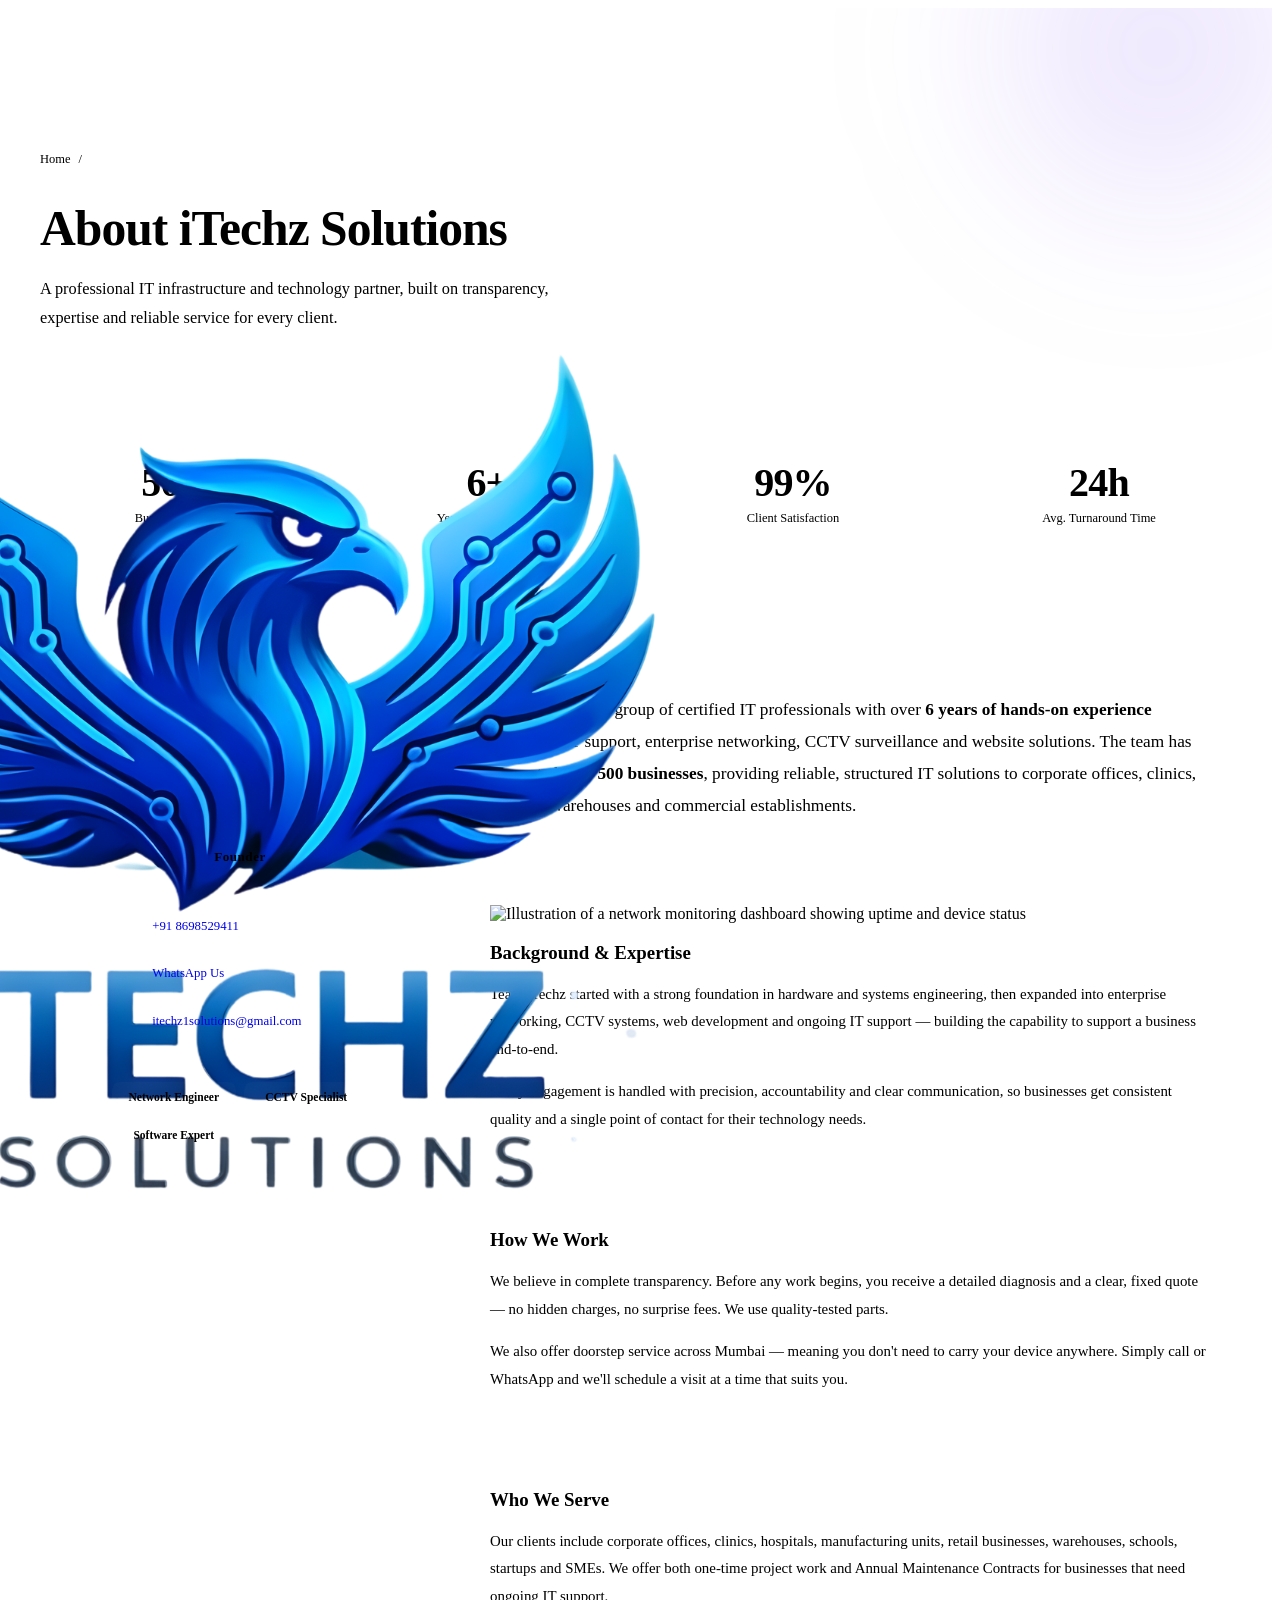
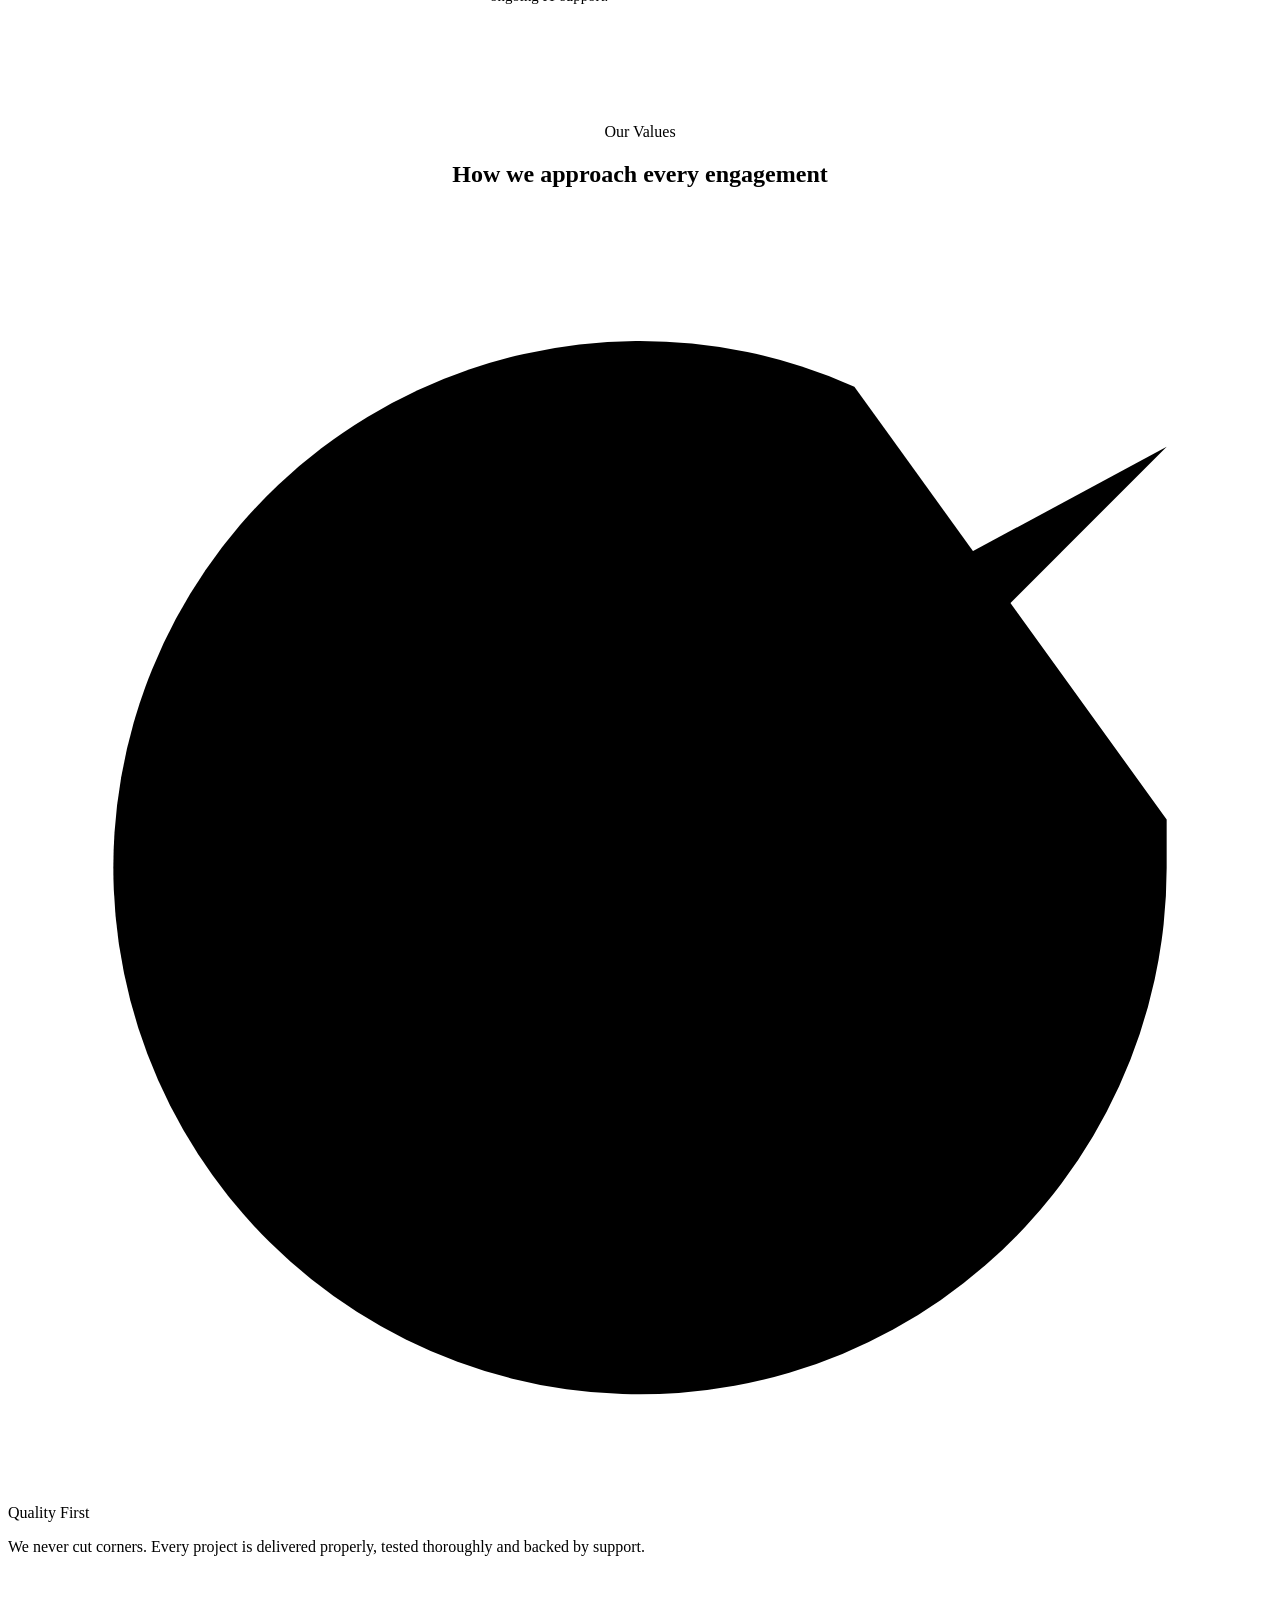
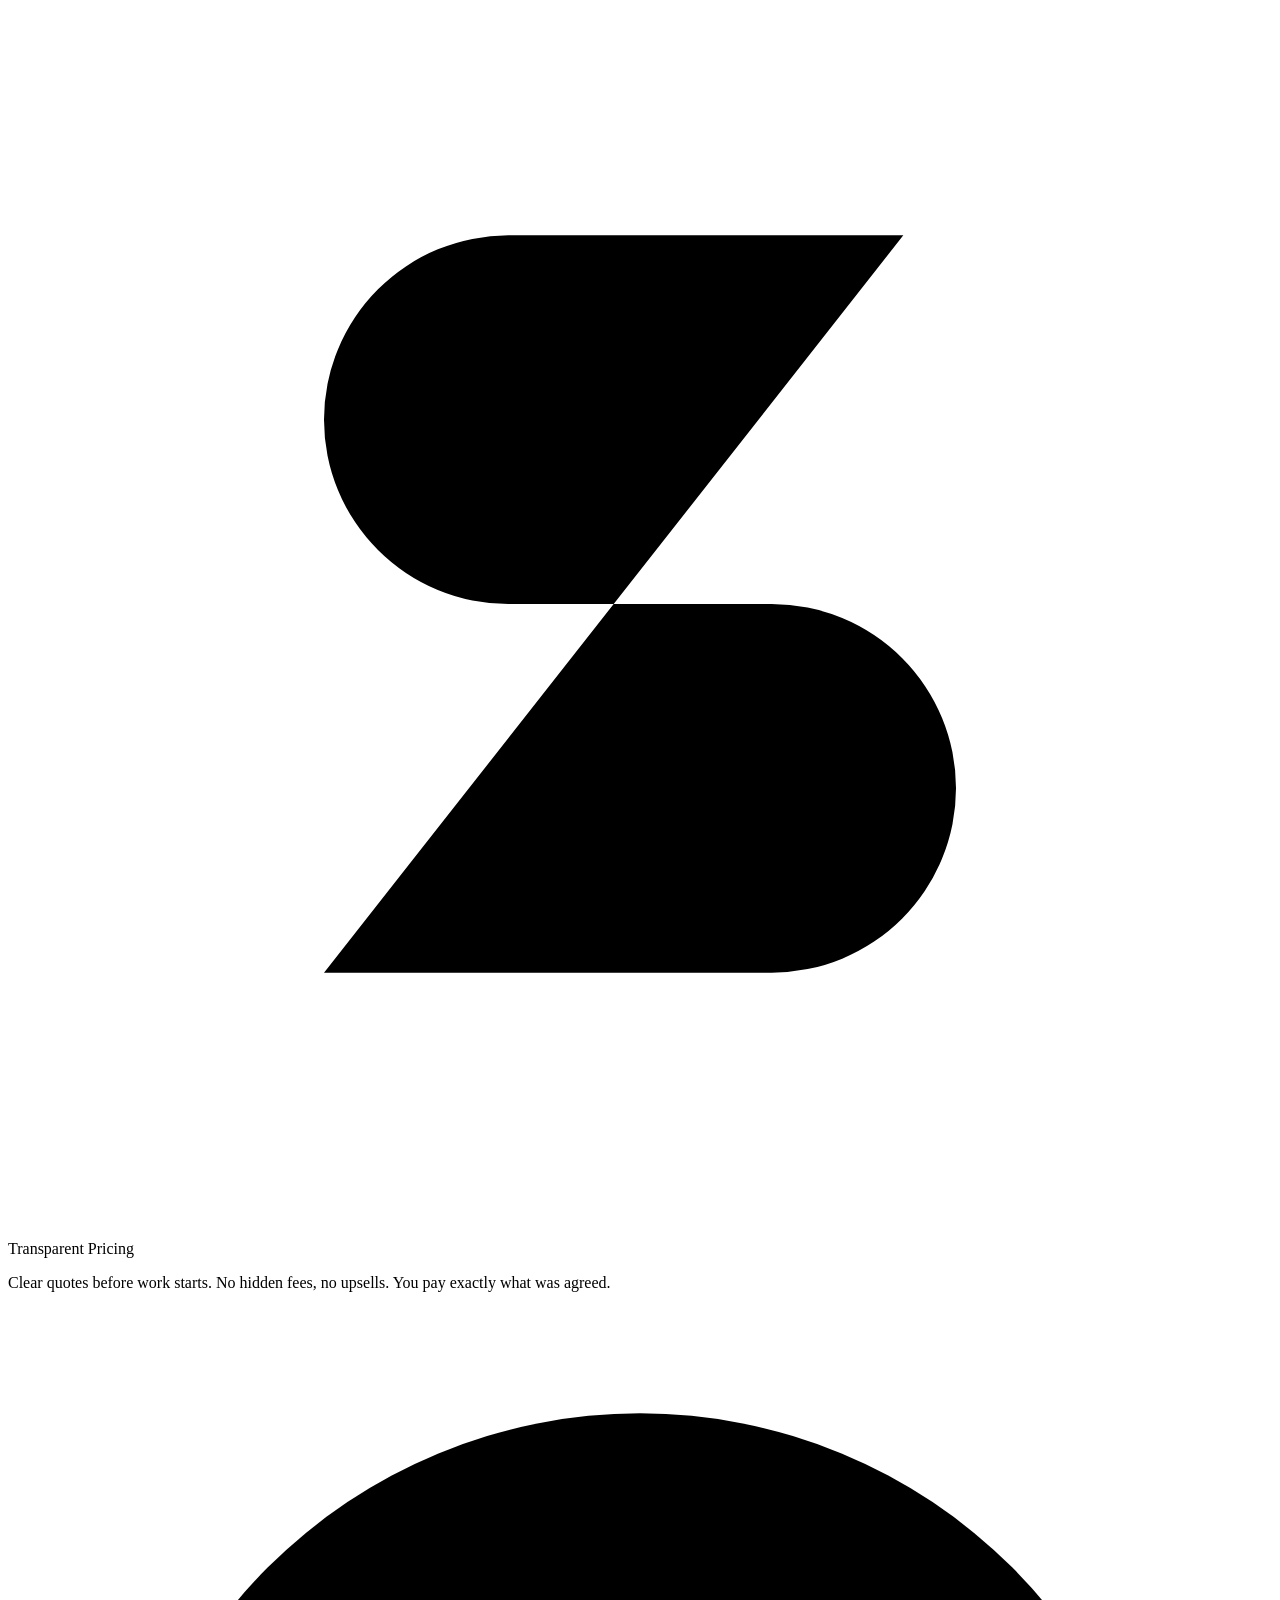
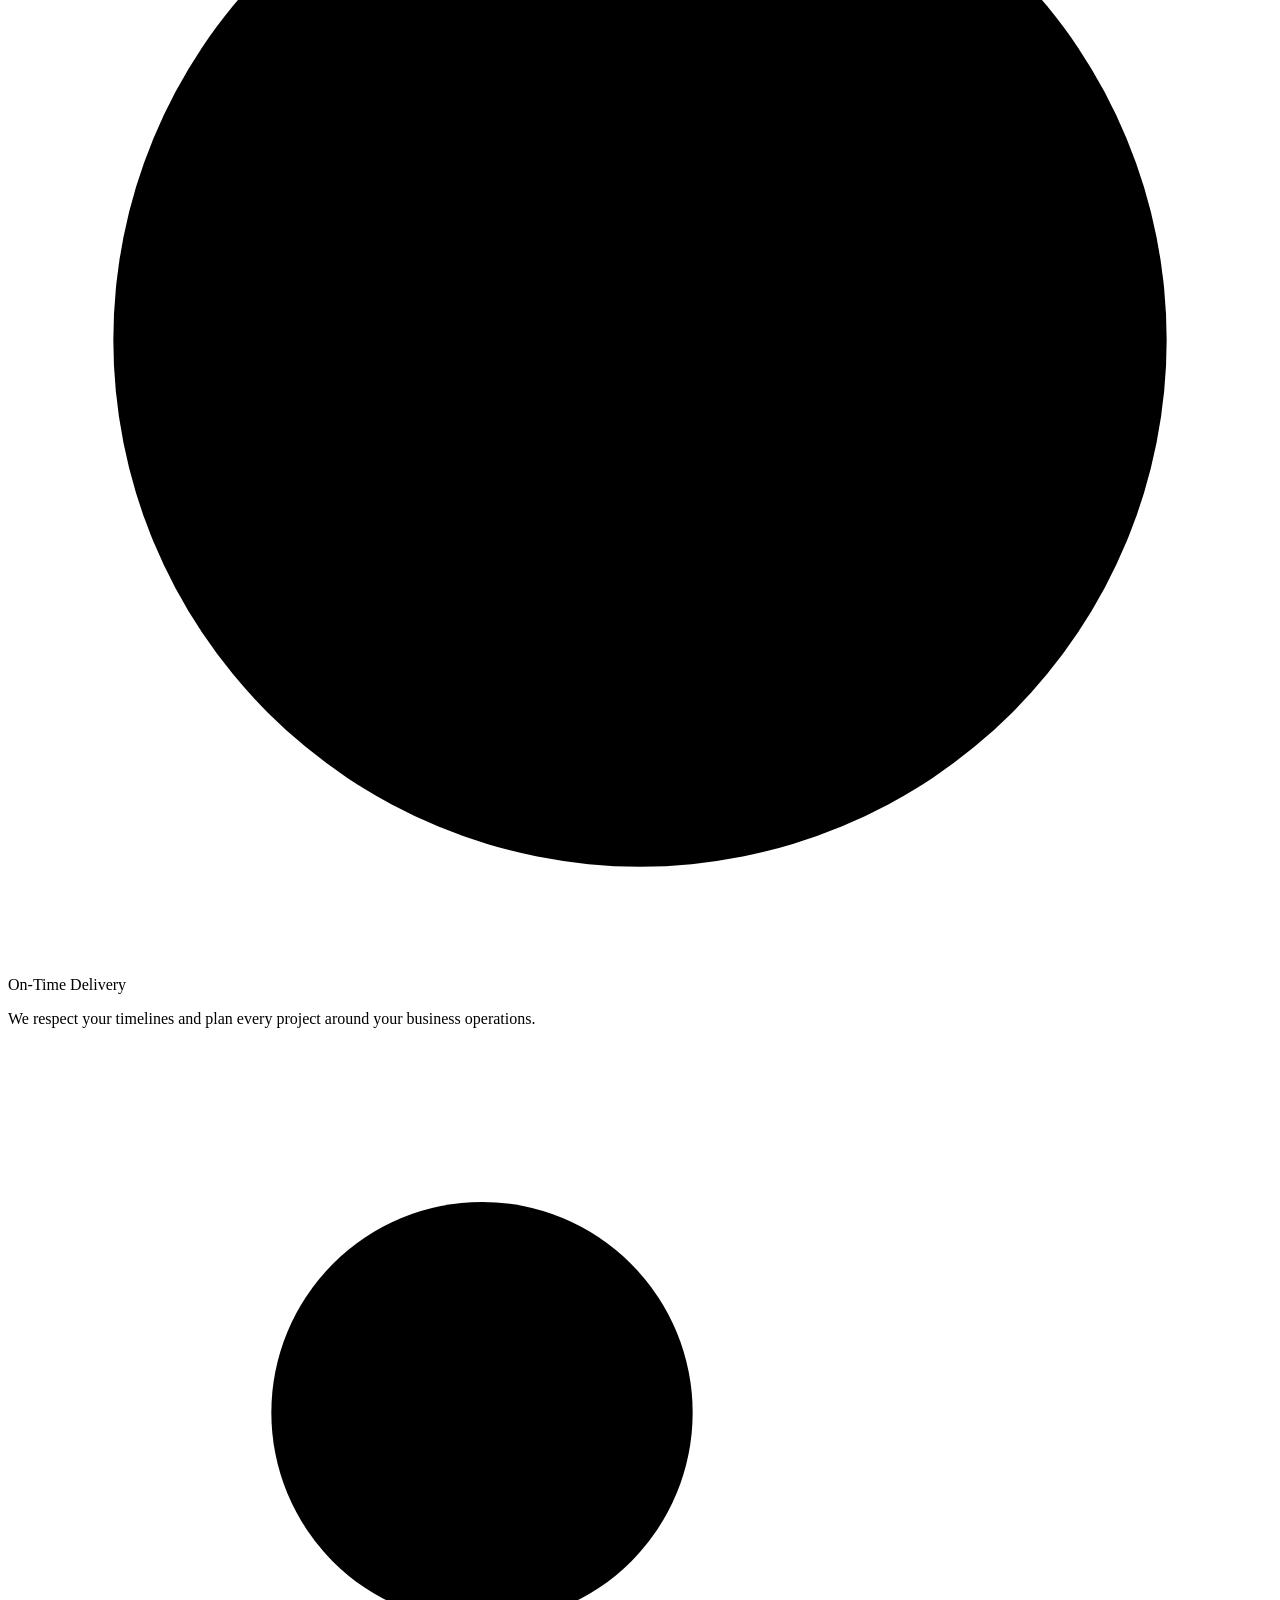
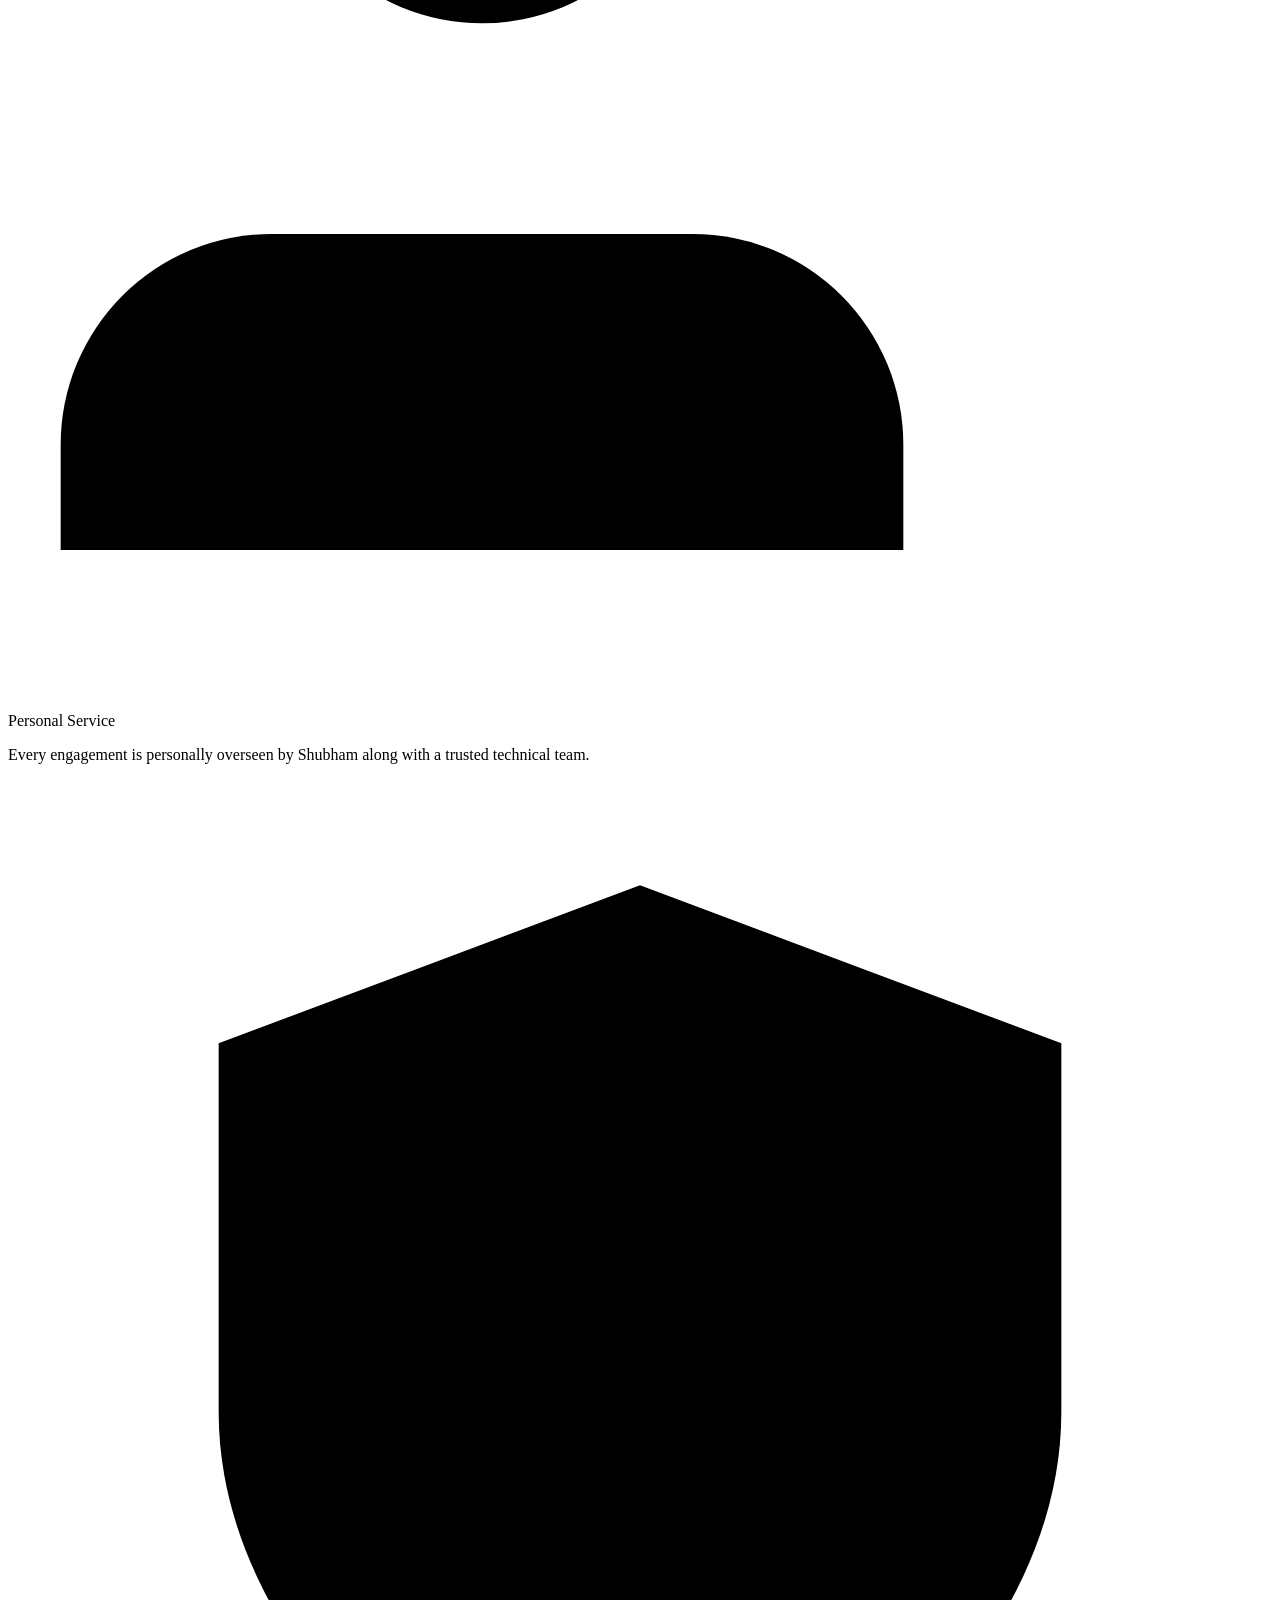
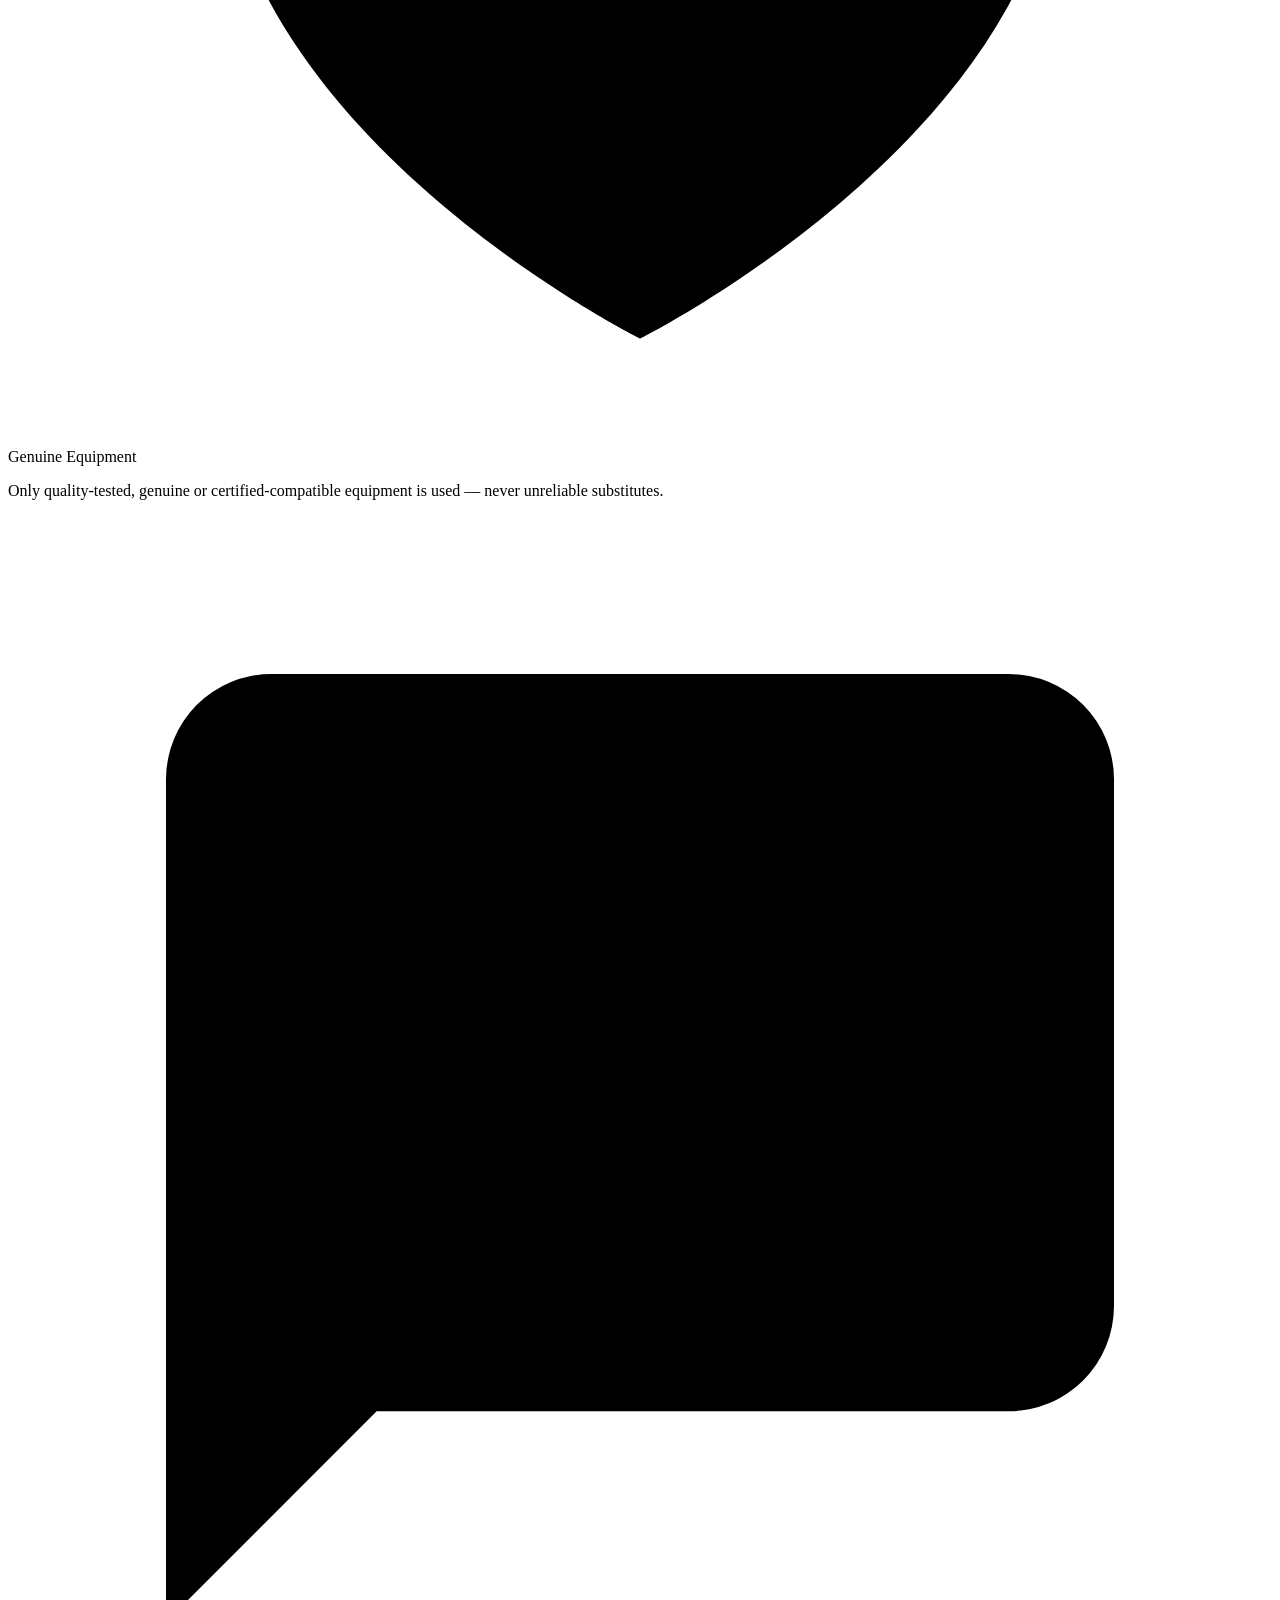
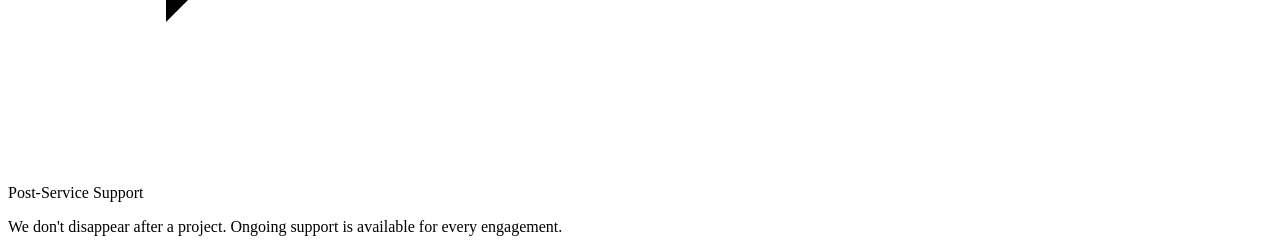
==== about.html @ 101db316 "Add files via upload" ====
<!DOCTYPE html>
<html lang="en">
<head>
<meta charset="UTF-8"/>
<meta name="viewport" content="width=device-width,initial-scale=1"/>
<title>About — iTechz Solutions</title>
<meta name="description" content="iTechz Solutions is a professional IT infrastructure and technology partner for businesses, clinics, schools and commercial organizations."/>
<link rel="preconnect" href="https://fonts.googleapis.com"/>
<link href="https://fonts.googleapis.com/css2?family=Manrope:wght@400;500;600;700;800&family=Space+Grotesk:wght@500;600;700&display=swap" rel="stylesheet"/>
<link rel="stylesheet" href="style.css"/>
<style>
.page-hero { padding-top: 72px; background: var(--bg); border-bottom: 1px solid var(--line); position: relative; overflow: hidden; }
.page-hero::before {
  content: ''; position: absolute; top: -200px; right: -10%;
  width: 480px; height: 480px; border-radius: 50%; filter: blur(70px);
  background: radial-gradient(circle, rgba(139,92,246,.2) 0%, transparent 70%);
  pointer-events: none;
}
.page-hero-inner { position: relative; z-index: 1; max-width:1240px;margin:0 auto;padding:4.5rem 2rem 3.7rem; }
.breadcrumb{display:flex;align-items:center;gap:.5rem;font-size:.78rem;color:var(--text3);margin-bottom:1.3rem}
.breadcrumb a{color:var(--text2);text-decoration:none}
.breadcrumb a:hover{color:var(--cyan)}
.breadcrumb span{color:var(--text3)}
.page-hero h1{font-size:clamp(2.1rem,4vw,3.1rem);color:var(--text);font-weight:700;letter-spacing:-.02em;margin-bottom:.8rem}
.page-hero p{font-size:1.02rem;color:var(--text2);max-width:560px;line-height:1.8}

/* ENGINEER SECTION */
.engineer-section { padding: 100px 2rem; background: var(--bg); }
.engineer-inner {
  max-width: 1140px; margin: 0 auto;
  display: grid; grid-template-columns: 340px 1fr; gap: 5rem; align-items: start;
}
@media(max-width:840px){.engineer-inner{grid-template-columns:1fr}}

.profile-card {
  background: rgba(255,255,255,.025); border: 1px solid var(--line);
  border-radius: 20px; padding: 2.6rem; text-align: center;
  box-shadow: var(--shadow-md); position: sticky; top: 96px;
  backdrop-filter: blur(14px);
}
.profile-avatar {
  width: 104px; height: 104px; border-radius: 50%;
  background: linear-gradient(135deg, var(--blue), var(--purple)); color: #fff;
  font-size: 2.2rem; font-weight: 700;
  display: flex; align-items: center; justify-content: center;
  margin: 0 auto 1.3rem;
  border: 3px solid rgba(139,92,246,.25);
  box-shadow: 0 0 30px rgba(139,92,246,.25);
}
.profile-name { font-size: 1.42rem; font-weight: 700; color: var(--text); letter-spacing: -.02em; font-family: var(--serif); }
.profile-role { font-size: .82rem; color: var(--cyan); font-weight: 600; margin: .35rem 0 1.3rem; letter-spacing: .04em; }
.profile-divider { height: 1px; background: var(--line); margin: 1.3rem 0; }
.profile-contacts { display: flex; flex-direction: column; gap: .65rem; text-align: left; }
.profile-contact {
  display: flex; align-items: center; gap: .7rem;
  padding: .68rem .9rem; border: 1px solid var(--line); border-radius: 9px;
  text-decoration: none; transition: border-color .25s, background .25s;
}
.profile-contact:hover { border-color: rgba(34,211,238,.4); background: rgba(34,211,238,.06); }
.profile-contact svg { width: 15px; height: 15px; stroke: var(--cyan); fill: none; stroke-width: 2; stroke-linecap: round; flex-shrink: 0; }
.profile-contact span { font-size: .8rem; color: var(--text2); font-weight: 500; }
.cert-grid { display: grid; grid-template-columns: 1fr 1fr; gap: .5rem; margin-top: 1.3rem; }
.cert-item {
  background: rgba(255,255,255,.02); border: 1px solid var(--line);
  border-radius: 8px; padding: .58rem .7rem;
  font-size: .72rem; font-weight: 600; color: var(--text2); text-align: center;
}

/* RIGHT CONTENT */
.about-intro {
  font-size: 1.08rem; color: var(--text2); line-height: 1.85; margin-bottom: 2.6rem;
  padding-bottom: 2.6rem; border-bottom: 1px solid var(--line);
}
.about-intro strong { color: var(--text); font-weight: 700; }
.about-section { margin-bottom: 2.6rem; padding-bottom: 2.6rem; border-bottom: 1px solid var(--line); }
.about-section:last-child { border-bottom: none; padding-bottom: 0; margin-bottom: 0; }
.about-section h3 { font-size: 1.18rem; font-weight: 700; color: var(--text); margin-bottom: 1.05rem; }
.about-section p { font-size: .93rem; color: var(--text2); line-height: 1.85; margin-bottom: .8rem; }

/* STATS ROW */
.stats-row {
  display: grid; grid-template-columns: repeat(4,1fr); gap: 1.5rem;
  background: var(--bg2); border-top: 1px solid var(--line); border-bottom: 1px solid var(--line);
  padding: 3.2rem 2rem;
}
@media(max-width:640px){.stats-row{grid-template-columns:repeat(2,1fr)}}
.stat-item { text-align: center; }
.stat-num { font-size: 2.5rem; font-weight: 700; color: var(--text); letter-spacing: -.02em; font-family: var(--serif); }
.stat-num span { color: var(--cyan); }
.stat-label { font-size: .78rem; color: var(--text3); margin-top: .3rem; }
</style>
</head>
<body>

<div class="page-hero">
  <div class="page-hero-inner">
    <div class="breadcrumb">
      <a href="index.html">Home</a><span>/</span>
      <span style="color:rgba(255,255,255,.7)">About</span>
    </div>
    <h1>About iTechz Solutions</h1>
    <p>A professional IT infrastructure and technology partner, built on transparency, expertise and reliable service for every client.</p>
  </div>
</div>

<!-- STATS -->
<div class="stats-row">
  <div class="stat-item reveal">
    <div class="stat-num">500<span>+</span></div>
    <div class="stat-label">Businesses Served</div>
  </div>
  <div class="stat-item reveal">
    <div class="stat-num">6<span>+</span></div>
    <div class="stat-label">Years of Experience</div>
  </div>
  <div class="stat-item reveal">
    <div class="stat-num">99<span>%</span></div>
    <div class="stat-label">Client Satisfaction</div>
  </div>
  <div class="stat-item reveal">
    <div class="stat-num">24<span>h</span></div>
    <div class="stat-label">Avg. Turnaround Time</div>
  </div>
</div>

<!-- ENGINEER -->
<section class="engineer-section">
  <div class="engineer-inner">
    <div class="profile-card reveal">
      <div class="profile-avatar">
      <img src="Logo.png" alt="iTechz Logo">
      </div>
      <div class="profile-role">Founder</div>
      <div class="profile-divider"></div>
      <div class="profile-contacts">
        <a class="profile-contact" href="tel:+918698529411">
          <svg viewBox="0 0 24 24"><path d="M22 16.92v3a2 2 0 0 1-2.18 2 19.79 19.79 0 0 1-8.63-3.07A19.5 19.5 0 0 1 4.69 12a19.79 19.79 0 0 1-3.07-8.67A2 2 0 0 1 3.6 1.27h3a2 2 0 0 1 2 1.72c.127.96.361 1.903.7 2.81a2 2 0 0 1-.45 2.11L7.91 8.84a16 16 0 0 0 6.29 6.29l.92-.92a2 2 0 0 1 2.11-.45c.907.339 1.85.573 2.81.7A2 2 0 0 1 22 16.92z"/></svg>
          <span>+91 8698529411</span>
        </a>
        <a class="profile-contact" href="https://wa.me/918698529411" target="_blank">
          <svg viewBox="0 0 24 24"><path d="M21 11.5a8.38 8.38 0 0 1-.9 3.8 8.5 8.5 0 0 1-7.6 4.7 8.38 8.38 0 0 1-3.8-.9L3 21l1.9-5.7a8.38 8.38 0 0 1-.9-3.8 8.5 8.5 0 0 1 4.7-7.6 8.38 8.38 0 0 1 3.8-.9h.5a8.48 8.48 0 0 1 8 8v.5z"/></svg>
          <span>WhatsApp Us</span>
        </a>
        <a class="profile-contact" href="mailto:itechz1solutions@gmail.com">
          <svg viewBox="0 0 24 24"><path d="M4 4h16c1.1 0 2 .9 2 2v12c0 1.1-.9 2-2 2H4c-1.1 0-2-.9-2-2V6c0-1.1.9-2 2-2z"/><polyline points="22,6 12,13 2,6"/></svg>
          <span>itechz1solutions@gmail.com</span>
        </a>
      </div>
      <div class="profile-divider"></div>
      <div class="cert-grid">
        <div class="cert-item">Network Engineer</div>
        <div class="cert-item">CCTV Specialist</div>
        <div class="cert-item">Software Expert</div>
      </div>
    </div>

    <div class="about-content">
      <p class="about-intro reveal">
  <strong>Team iTechz</strong> is a group of certified IT professionals with over <strong>6 years of hands-on experience</strong> delivering IT support, enterprise networking, CCTV surveillance and website solutions. The team has supported over <strong>500 businesses</strong>, providing reliable, structured IT solutions to corporate offices, clinics, schools, warehouses and commercial establishments.
      </p>

      <img class="about-illustration reveal" src="assets/dashboard-illustration.svg" alt="Illustration of a network monitoring dashboard showing uptime and device status"/>

      <div class="about-section reveal">
       <h3>Background & Expertise</h3>
<p>Team iTechz started with a strong foundation in hardware and systems engineering, then expanded into enterprise networking, CCTV systems, web development and ongoing IT support — building the capability to support a business end-to-end.</p>
<p>Every engagement is handled with precision, accountability and clear communication, so businesses get consistent quality and a single point of contact for their technology needs.</p>
      </div>

      <div class="about-section reveal">
        <h3>How We Work</h3>
        <p>We believe in complete transparency. Before any work begins, you receive a detailed diagnosis and a clear, fixed quote — no hidden charges, no surprise fees. We use quality-tested parts.</p>
        <p>We also offer doorstep service across Mumbai — meaning you don't need to carry your device anywhere. Simply call or WhatsApp and we'll schedule a visit at a time that suits you.</p>
      </div>

      <div class="about-section reveal">
        <h3>Who We Serve</h3>
        <p>Our clients include corporate offices, clinics, hospitals, manufacturing units, retail businesses, warehouses, schools, startups and SMEs. We offer both one-time project work and Annual Maintenance Contracts for businesses that need ongoing IT support.</p>
      </div>
    </div>
  </div>
</section>

<!-- VALUES -->
<section class="section" style="background:var(--bg2);border-top:1px solid var(--line)">
  <div class="container">
    <div class="reveal" style="text-align:center;margin-bottom:3rem">
      <span class="eyebrow">Our Values</span>
      <h2 class="section-title">How we approach every engagement</h2>
    </div>
    <div class="values-grid">
      <div class="value-card reveal">
        <div class="value-icon"><svg viewBox="0 0 24 24"><path d="M22 11.08V12a10 10 0 1 1-5.93-9.14"/><polyline points="22 4 12 14.01 9 11.01"/></svg></div>
        <div class="value-title">Quality First</div>
        <p class="value-desc">We never cut corners. Every project is delivered properly, tested thoroughly and backed by support.</p>
      </div>
      <div class="value-card reveal">
        <div class="value-icon"><svg viewBox="0 0 24 24"><line x1="12" y1="1" x2="12" y2="23"/><path d="M17 5H9.5a3.5 3.5 0 0 0 0 7h5a3.5 3.5 0 0 1 0 7H6"/></svg></div>
        <div class="value-title">Transparent Pricing</div>
        <p class="value-desc">Clear quotes before work starts. No hidden fees, no upsells. You pay exactly what was agreed.</p>
      </div>
      <div class="value-card reveal">
        <div class="value-icon"><svg viewBox="0 0 24 24"><circle cx="12" cy="12" r="10"/><polyline points="12 6 12 12 16 14"/></svg></div>
        <div class="value-title">On-Time Delivery</div>
        <p class="value-desc">We respect your timelines and plan every project around your business operations.</p>
      </div>
      <div class="value-card reveal">
        <div class="value-icon"><svg viewBox="0 0 24 24"><path d="M17 21v-2a4 4 0 0 0-4-4H5a4 4 0 0 0-4 4v2"/><circle cx="9" cy="7" r="4"/></svg></div>
        <div class="value-title">Personal Service</div>
        <p class="value-desc">Every engagement is personally overseen by Shubham along with a trusted technical team.</p>
      </div>
      <div class="value-card reveal">
        <div class="value-icon"><svg viewBox="0 0 24 24"><path d="M12 22s8-4 8-10V5l-8-3-8 3v7c0 6 8 10 8 10z"/></svg></div>
        <div class="value-title">Genuine Equipment</div>
        <p class="value-desc">Only quality-tested, genuine or certified-compatible equipment is used — never unreliable substitutes.</p>
      </div>
      <div class="value-card reveal">
        <div class="value-icon"><svg viewBox="0 0 24 24"><path d="M21 15a2 2 0 0 1-2 2H7l-4 4V5a2 2 0 0 1 2-2h14a2 2 0 0 1 2 2z"/></svg></div>
        <div class="value-title">Post-Service Support</div>
        <p class="value-desc">We don't disappear after a project. Ongoing support is available for every engagement.</p>
      </div>
    </div>
  </div>
</section>

<script src="shared.js"></script>
<script>initPage('about')</script>
</body>
</html>
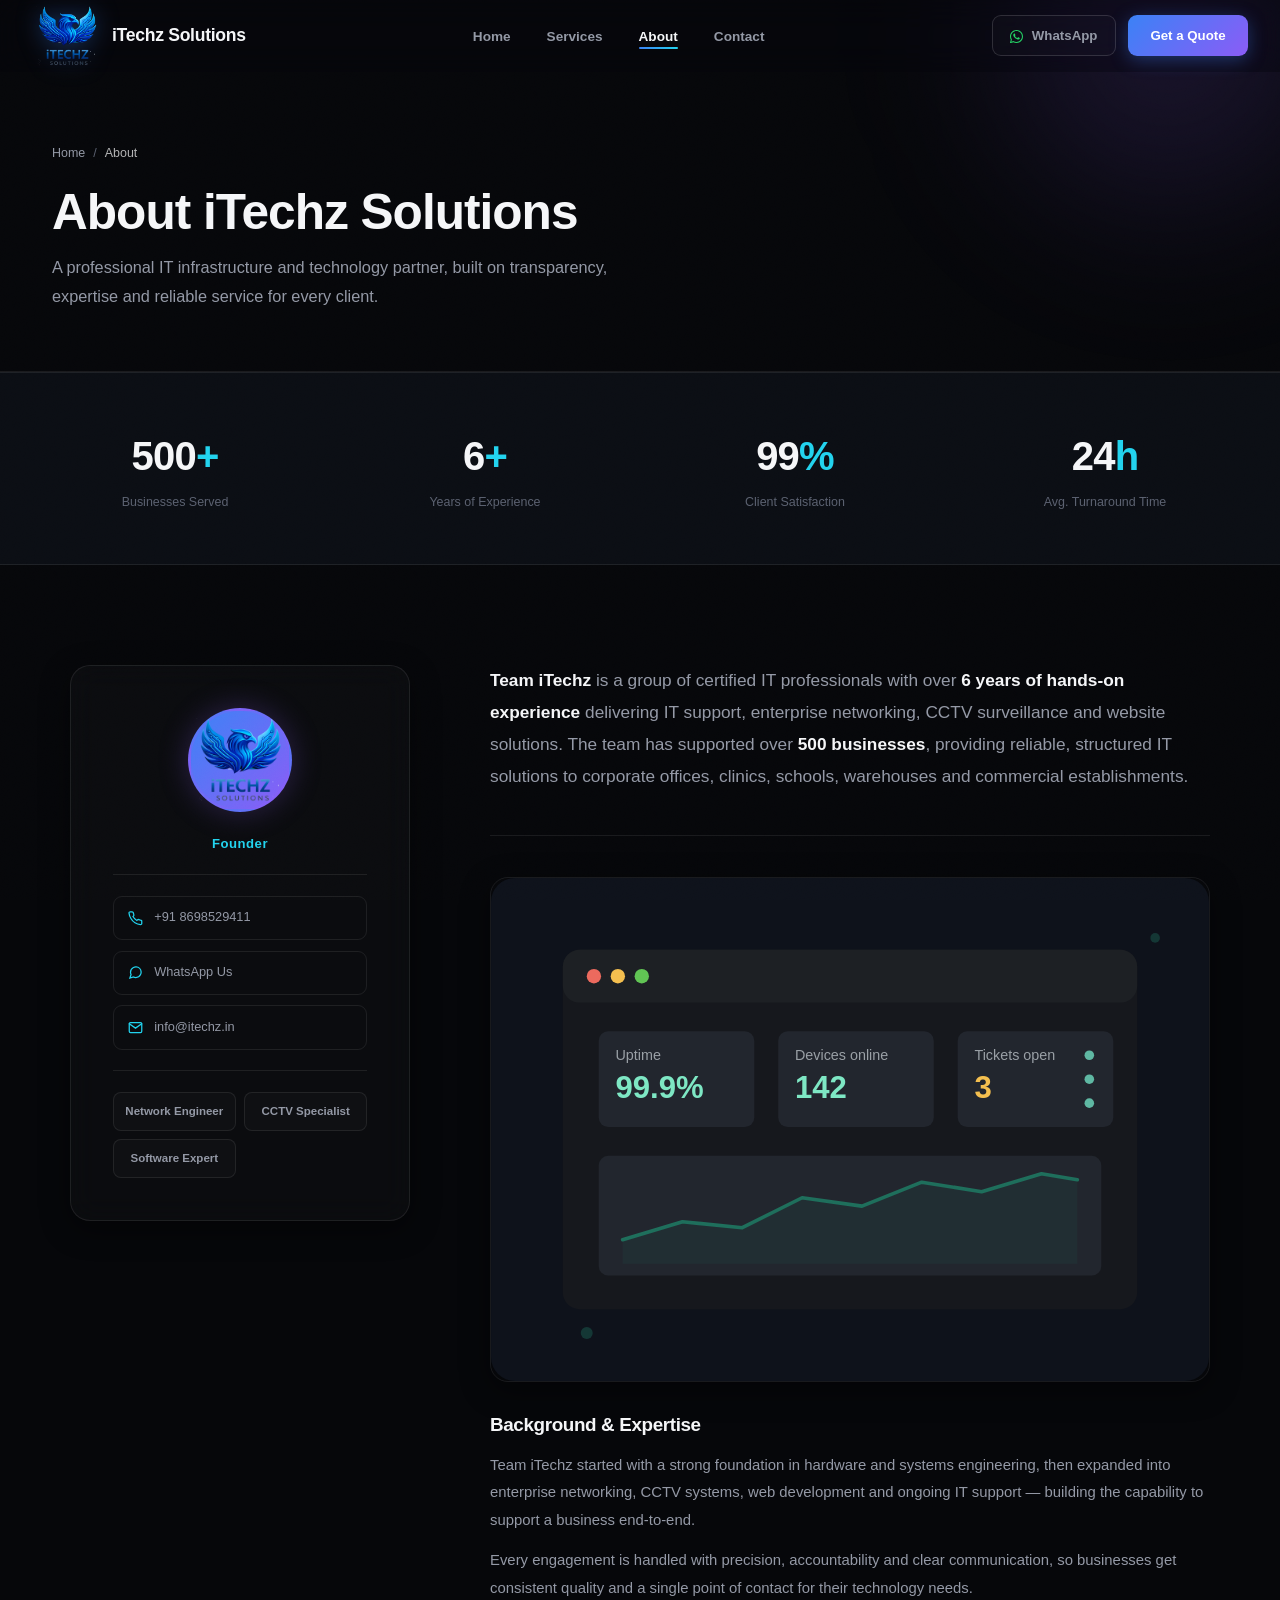
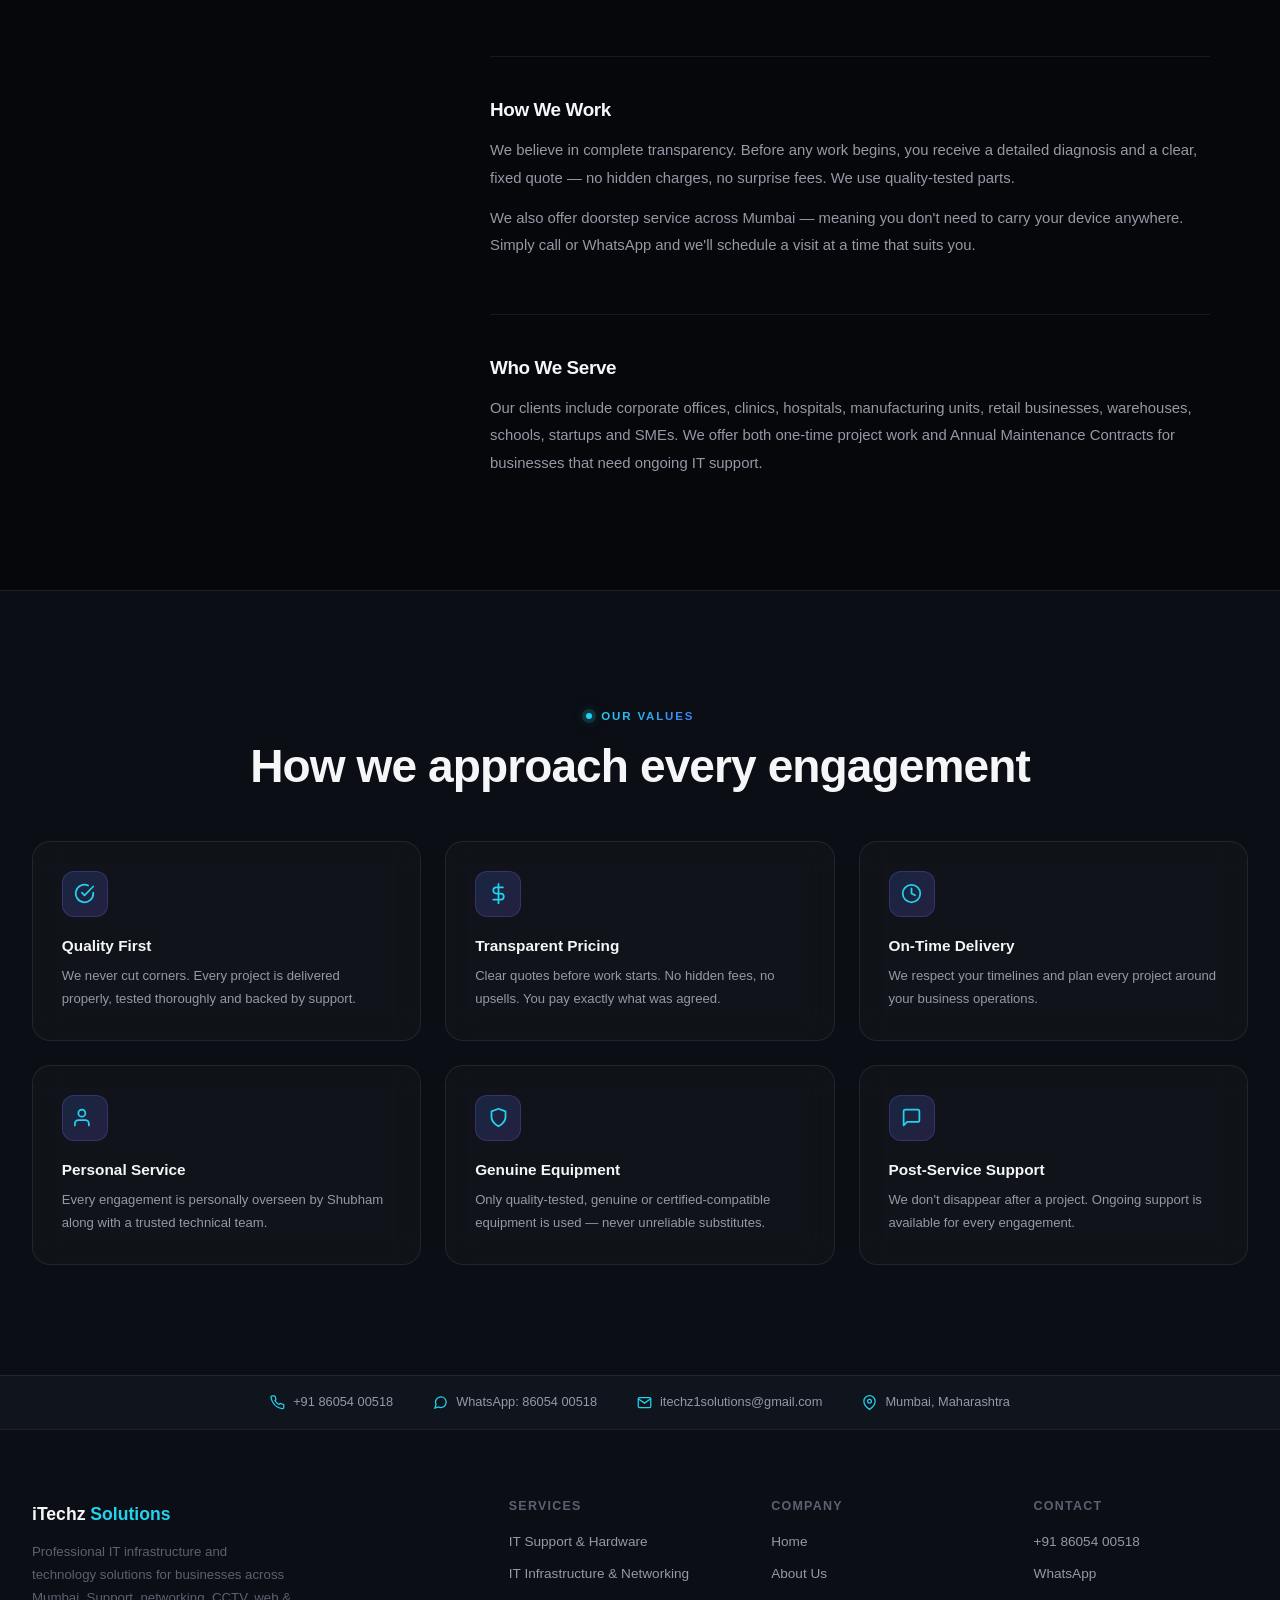
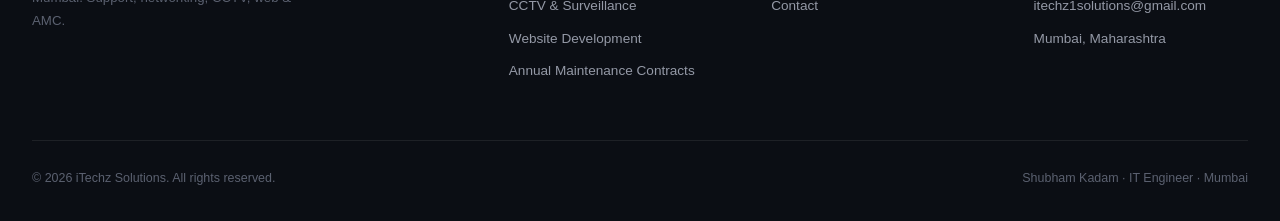
==== commit 883a3207: "Update about.html" ====
--- a/about.html
+++ b/about.html
@@ -141,9 +141,9 @@
           <svg viewBox="0 0 24 24"><path d="M21 11.5a8.38 8.38 0 0 1-.9 3.8 8.5 8.5 0 0 1-7.6 4.7 8.38 8.38 0 0 1-3.8-.9L3 21l1.9-5.7a8.38 8.38 0 0 1-.9-3.8 8.5 8.5 0 0 1 4.7-7.6 8.38 8.38 0 0 1 3.8-.9h.5a8.48 8.48 0 0 1 8 8v.5z"/></svg>
           <span>WhatsApp Us</span>
         </a>
-        <a class="profile-contact" href="mailto:itechz1solutions@gmail.com">
+        <a class="profile-contact" href="mailto:info@itechz.in">
           <svg viewBox="0 0 24 24"><path d="M4 4h16c1.1 0 2 .9 2 2v12c0 1.1-.9 2-2 2H4c-1.1 0-2-.9-2-2V6c0-1.1.9-2 2-2z"/><polyline points="22,6 12,13 2,6"/></svg>
-          <span>itechz1solutions@gmail.com</span>
+          <span>info@itechz.in</span>
         </a>
       </div>
       <div class="profile-divider"></div>
--- a/style.css
+++ b/style.css
@@ -0,0 +1,335 @@
+/* ── RESET ── */
+*, *::before, *::after { box-sizing: border-box; margin: 0; padding: 0; }
+
+/* ── VARIABLES — Premium dark, aurora palette ── */
+:root {
+  --bg: #06070a;
+  --bg2: #0b0e14;
+  --bg3: #10141d;
+  --surface: #0e121b;
+  --surface-hover: #141926;
+
+  --blue: #3b82f6;
+  --purple: #8b5cf6;
+  --cyan: #22d3ee;
+  --emerald: #34d399;
+  --orange: #f97316;
+
+  --text: #f5f6f8;
+  --text2: #9499a6;
+  --text3: #5b6170;
+
+  --line: rgba(255,255,255,.08);
+  --line-strong: rgba(255,255,255,.14);
+
+  --serif: 'Space Grotesk', sans-serif;
+  --sans: 'Manrope', sans-serif;
+  --mono: 'Space Grotesk', sans-serif;
+
+  --radius: 10px;
+  --radius-lg: 18px;
+
+  --shadow: 0 2px 8px rgba(0,0,0,.3);
+  --shadow-md: 0 8px 30px rgba(0,0,0,.45);
+  --shadow-glow-blue: 0 0 0 1px rgba(59,130,246,.25), 0 8px 30px rgba(59,130,246,.18);
+  --shadow-glow-purple: 0 0 0 1px rgba(139,92,246,.25), 0 8px 30px rgba(139,92,246,.18);
+
+  --mx: 50%; --my: 50%; /* mouse position, set by JS */
+}
+
+html { scroll-behavior: smooth; font-size: 16px; }
+body {
+  background: var(--bg);
+  color: var(--text);
+  font-family: var(--sans);
+  font-weight: 400;
+  line-height: 1.6;
+  -webkit-font-smoothing: antialiased;
+  overflow-x: hidden;
+}
+img { display: block; max-width: 100%; }
+a { text-decoration: none; color: inherit; }
+ul { list-style: none; }
+
+@media (prefers-reduced-motion: reduce) {
+  *, *::before, *::after { animation-duration: .01ms !important; animation-iteration-count: 1 !important; transition-duration: .01ms !important; scroll-behavior: auto !important; }
+}
+
+/* ── NOISE TEXTURE (subtle, fixed, behind everything) ── */
+.noise-layer {
+  position: fixed; inset: 0; z-index: 0; pointer-events: none;
+  opacity: .035; mix-blend-mode: overlay;
+  background-image: url("data:image/svg+xml,%3Csvg xmlns='http://www.w3.org/2000/svg' width='120' height='120'%3E%3Cfilter id='n'%3E%3CfeTurbulence type='fractalNoise' baseFrequency='0.9' numOctaves='2' stitchTiles='stitch'/%3E%3C/filter%3E%3Crect width='100%25' height='100%25' filter='url(%23n)'/%3E%3C/svg%3E");
+}
+
+/* ── TYPOGRAPHY ── */
+h1,h2,h3,h4 { line-height: 1.12; font-weight: 700; letter-spacing: -.02em; font-family: var(--serif); color: var(--text); }
+
+/* ── NAV ── */
+#nav {
+  position: fixed; top: 0; left: 0; right: 0; z-index: 999;
+  height: 72px;
+  display: flex; align-items: center;
+  background: rgba(6,7,10,0.4);
+  backdrop-filter: blur(16px) saturate(140%);
+  -webkit-backdrop-filter: blur(16px) saturate(140%);
+  border-bottom: 1px solid transparent;
+  padding: 0 2rem;
+  transition: background .35s, border-color .35s, box-shadow .35s, transform .4s;
+}
+#nav.scrolled {
+  background: rgba(8,10,15,0.75);
+  border-color: var(--line);
+  box-shadow: 0 8px 30px rgba(0,0,0,.35);
+}
+#nav.nav-hidden { transform: translateY(-100%); }
+.nav-inner {
+  max-width: 1240px; width: 100%; margin: 0 auto;
+  display: flex; align-items: center; justify-content: space-between;
+}
+.logo { display: flex; align-items: center; gap: 10px; }
+.logo img { height: 70px; filter: drop-shadow(0 0 12px rgba(59,130,246,.35)); }
+.logo span {
+  color: var(--text); font-weight: 700; font-size: 1.1rem; letter-spacing: -0.3px;
+  background: linear-gradient(90deg, var(--text), var(--text), var(--cyan));
+  background-size: 200% auto; background-position: 0% 50%;
+  -webkit-background-clip: text; background-clip: text; -webkit-text-fill-color: transparent;
+  transition: background-position .6s;
+}
+.logo:hover span { background-position: 100% 50%; }
+.nav-links { display: flex; gap: .25rem; position: relative; }
+.nav-links a {
+  font-size: .85rem; font-weight: 600; color: var(--text2);
+  padding: .5rem 1rem; border-radius: 8px;
+  transition: color .25s; position: relative;
+}
+.nav-links a:hover { color: var(--text); }
+.nav-links a.active { color: var(--text); }
+.nav-links a.active::after {
+  content: ''; position: absolute; left: 1rem; right: 1rem; bottom: .15rem; height: 2px;
+  background: linear-gradient(90deg, var(--blue), var(--cyan));
+  border-radius: 2px;
+}
+.nav-right { display: flex; align-items: center; gap: .75rem; }
+.btn-ghost {
+  font-size: .83rem; font-weight: 600; color: var(--text2);
+  padding: .55rem 1.1rem; border: 1px solid var(--line-strong);
+  border-radius: 9px; background: rgba(255,255,255,.02); cursor: pointer;
+  font-family: var(--sans);
+  transition: border-color .25s, color .25s, background .25s;
+  text-decoration: none; display: inline-block;
+}
+.btn-ghost:hover { border-color: var(--cyan); color: var(--text); background: rgba(34,211,238,.06); }
+
+.btn-primary {
+  position: relative; font-size: .83rem; font-weight: 700; color: #fff;
+  padding: .6rem 1.4rem; border: none; border-radius: 9px; cursor: pointer;
+  font-family: var(--sans);
+  background: linear-gradient(135deg, var(--blue), var(--purple));
+  box-shadow: 0 4px 18px rgba(59,130,246,.35);
+  transition: box-shadow .3s, transform .2s;
+  text-decoration: none; display: inline-block;
+  isolation: isolate;
+}
+.btn-primary::before {
+  content: ''; position: absolute; inset: -1px; border-radius: 9px; z-index: -1;
+  background: linear-gradient(135deg, var(--cyan), var(--purple));
+  opacity: 0; transition: opacity .3s;
+}
+.btn-primary:hover { box-shadow: 0 8px 28px rgba(139,92,246,.45); transform: translateY(-2px); }
+.btn-primary:hover::before { opacity: 1; }
+.btn-primary:active { transform: translateY(0) scale(.98); }
+
+/* Magnetic/ripple buttons share this */
+.btn-primary, .hero-btn-primary { position: relative; overflow: hidden; }
+.ripple {
+  position: absolute; border-radius: 50%; pointer-events: none;
+  background: rgba(255,255,255,.35); transform: scale(0); animation: rippleAnim .6s ease-out;
+}
+@keyframes rippleAnim { to { transform: scale(3); opacity: 0; } }
+
+/* ── SHARED SECTION ── */
+.section { padding: 110px 2rem; position: relative; z-index: 1; }
+.section-sm { padding: 70px 2rem; }
+.container { max-width: 1240px; margin: 0 auto; }
+.container-sm { max-width: 800px; margin: 0 auto; }
+
+.eyebrow {
+  font-size: .72rem; font-weight: 700; letter-spacing: .16em;
+  text-transform: uppercase; margin-bottom: 1rem;
+  display: inline-flex; align-items: center; gap: .6rem;
+  background: linear-gradient(90deg, var(--cyan), var(--blue));
+  -webkit-background-clip: text; background-clip: text; -webkit-text-fill-color: transparent;
+}
+.eyebrow::before {
+  content: ''; width: 6px; height: 6px; border-radius: 50%;
+  background: var(--cyan); flex-shrink: 0;
+  box-shadow: 0 0 0 4px rgba(34,211,238,.15), 0 0 12px rgba(34,211,238,.6);
+  animation: pulseDot 2.2s infinite;
+}
+@keyframes pulseDot { 0%,100%{opacity:1} 50%{opacity:.4} }
+.section-title {
+  font-size: clamp(2rem, 3.6vw, 3rem);
+  font-weight: 700; color: var(--text); margin-bottom: 1rem;
+  letter-spacing: -.02em;
+}
+.section-sub { font-size: 1.05rem; color: var(--text2); line-height: 1.8; max-width: 560px; }
+
+/* ── GLASS CARDS ── */
+.card {
+  background: rgba(255,255,255,.025);
+  border: 1px solid var(--line);
+  border-radius: var(--radius-lg); padding: 2rem;
+  backdrop-filter: blur(14px); -webkit-backdrop-filter: blur(14px);
+  transition: border-color .3s, box-shadow .4s, transform .4s;
+  position: relative;
+}
+.card:hover {
+  border-color: rgba(139,92,246,.4);
+  box-shadow: var(--shadow-glow-purple);
+  transform: translateY(-5px);
+}
+
+.chip {
+  display: inline-block; font-size: .7rem; font-weight: 700;
+  letter-spacing: .06em; text-transform: uppercase;
+  padding: .3rem .8rem; border-radius: 999px;
+  background: rgba(59,130,246,.12); border: 1px solid rgba(59,130,246,.25);
+  color: #93b8fb;
+}
+
+.divider { height: 1px; background: var(--line); }
+
+/* ── FOOTER ── */
+footer { background: var(--bg2); padding: 70px 2rem 32px; border-top: 1px solid var(--line); position: relative; z-index: 1; }
+.footer-inner {
+  max-width: 1240px; margin: 0 auto;
+  display: grid; grid-template-columns: 2fr 1fr 1fr 1fr;
+  gap: 3rem; padding-bottom: 48px;
+  border-bottom: 1px solid var(--line);
+}
+.footer-logo { font-size: 1.1rem; font-weight: 700; color: var(--text); margin-bottom: .75rem; }
+.footer-logo span { color: var(--cyan); }
+.footer-desc { font-size: .83rem; color: var(--text3); line-height: 1.75; max-width: 260px; }
+.footer-col h4 { font-size: .78rem; font-weight: 700; letter-spacing: .1em; text-transform: uppercase; color: var(--text3); margin-bottom: 1.1rem; }
+.footer-col a { display: block; font-size: .85rem; color: var(--text2); margin-bottom: .65rem; transition: color .2s; }
+.footer-col a:hover { color: var(--cyan); }
+.footer-bottom {
+  max-width: 1240px; margin: 0 auto;
+  display: flex; justify-content: space-between; align-items: center;
+  padding-top: 28px; flex-wrap: wrap; gap: 1rem;
+}
+.footer-copy { font-size: .78rem; color: var(--text3); }
+
+/* ── CONTACT BAR ── */
+.contact-bar {
+  background: var(--bg3); padding: 1rem 2rem;
+  display: flex; align-items: center; justify-content: center;
+  gap: 2.5rem; flex-wrap: wrap;
+  border-top: 1px solid var(--line); position: relative; z-index: 1;
+}
+.contact-bar-item {
+  display: flex; align-items: center; gap: .5rem;
+  font-size: .8rem; color: var(--text2);
+  text-decoration: none; transition: color .2s;
+}
+.contact-bar-item:hover { color: var(--cyan); }
+.contact-bar-item svg { width: 15px; height: 15px; stroke: var(--cyan); fill: none; stroke-width: 2; stroke-linecap: round; flex-shrink: 0; }
+
+/* ── SCROLL REVEAL (varied: fade/scale/slide/blur) ── */
+.reveal { opacity: 0; transform: translateY(26px); transition: opacity .8s cubic-bezier(.16,1,.3,1), transform .8s cubic-bezier(.16,1,.3,1), filter .8s; filter: blur(0); }
+.reveal.in { opacity: 1; transform: none; }
+.reveal-scale { opacity: 0; transform: scale(.92); transition: opacity .7s, transform .7s cubic-bezier(.16,1,.3,1); }
+.reveal-scale.in { opacity: 1; transform: scale(1); }
+.reveal-blur { opacity: 0; filter: blur(8px); transform: translateY(14px); transition: opacity .8s, filter .8s, transform .8s; }
+.reveal-blur.in { opacity: 1; filter: blur(0); transform: none; }
+.reveal-left { opacity: 0; transform: translateX(-28px); transition: opacity .7s, transform .7s cubic-bezier(.16,1,.3,1); }
+.reveal-left.in { opacity: 1; transform: none; }
+.reveal-right { opacity: 0; transform: translateX(28px); transition: opacity .7s, transform .7s cubic-bezier(.16,1,.3,1); }
+.reveal-right.in { opacity: 1; transform: none; }
+
+/* ── RESPONSIVE ── */
+@media (max-width: 768px) {
+  .nav-links { display: none; }
+  .footer-inner { grid-template-columns: 1fr 1fr; }
+  .section { padding: 70px 1.25rem; }
+  .logo span { font-size: .95rem; }
+  .logo img { height: 44px; }
+  .nav-right { gap: .5rem; }
+  .nav-right .btn-ghost { display: none; }
+  .nav-right .btn-primary { padding: .5rem .9rem; font-size: .8rem; }
+  #nav { padding: 0 1rem; }
+  .cursor-follower { display: none; }
+}
+@media (max-width: 480px) {
+  .footer-inner { grid-template-columns: 1fr; }
+}
+
+/* ── CURSOR FOLLOWER (desktop only, subtle glow) ── */
+.cursor-follower {
+  position: fixed; top: 0; left: 0; width: 380px; height: 380px;
+  border-radius: 50%; pointer-events: none; z-index: 2;
+  background: radial-gradient(circle, rgba(99,102,241,.10) 0%, transparent 70%);
+  transform: translate(-50%,-50%);
+  transition: opacity .3s;
+  opacity: 0;
+}
+.cursor-follower.active { opacity: 1; }
+
+/* ── VALUES (Why Choose Us) ── */
+.values-grid { display: grid; grid-template-columns: repeat(3,1fr); gap: 1.5rem; }
+@media(max-width:720px){.values-grid{grid-template-columns:1fr 1fr}}
+@media(max-width:480px){.values-grid{grid-template-columns:1fr}}
+.value-card {
+  background: rgba(255,255,255,.025); border: 1px solid var(--line); border-radius: var(--radius-lg);
+  padding: 1.8rem; transition: border-color .3s, box-shadow .4s, transform .4s;
+  backdrop-filter: blur(14px); -webkit-backdrop-filter: blur(14px);
+}
+.value-card:hover { border-color: rgba(59,130,246,.4); box-shadow: var(--shadow-glow-blue); transform: translateY(-5px); }
+.value-icon {
+  width: 46px; height: 46px; border-radius: 12px;
+  background: linear-gradient(135deg, rgba(59,130,246,.18), rgba(139,92,246,.18));
+  border: 1px solid rgba(139,92,246,.25);
+  display: grid; place-items: center; margin-bottom: 1.1rem;
+}
+.value-icon svg { width: 21px; height: 21px; stroke: var(--cyan); fill: none; stroke-width: 2; stroke-linecap: round; stroke-linejoin: round; }
+.value-title { font-size: .96rem; font-weight: 700; color: var(--text); margin-bottom: .4rem; }
+.value-desc { font-size: .82rem; color: var(--text2); line-height: 1.75; }
+
+/* ── INDUSTRIES WE SERVE ── */
+.industries-grid { display: grid; grid-template-columns: repeat(3,1fr); gap: 1rem; }
+@media(max-width:720px){.industries-grid{grid-template-columns:repeat(2,1fr)}}
+@media(max-width:480px){.industries-grid{grid-template-columns:1fr}}
+.industry-card {
+  background: rgba(255,255,255,.02); border: 1px solid var(--line); border-radius: 12px;
+  padding: 1.4rem 1.5rem; text-align: center;
+  transition: border-color .3s, box-shadow .3s, transform .3s, background .3s;
+}
+.industry-card:hover {
+  border-color: rgba(34,211,238,.4); background: rgba(34,211,238,.06);
+  box-shadow: 0 8px 24px rgba(34,211,238,.15); transform: translateY(-4px);
+}
+.industry-card span { font-size: .9rem; font-weight: 700; color: var(--text); }
+
+/* ── ILLUSTRATIONS ── */
+.about-illustration {
+  width: 100%; max-width: 100%; border-radius: var(--radius-lg);
+  margin: 1.8rem 0 2rem; display: block;
+  box-shadow: var(--shadow-md); border: 1px solid var(--line);
+}
+
+/* ── CONNECT DIVIDER (decorative line between sections) ── */
+.connect-divider { position: relative; z-index: 1; line-height: 0; }
+.connect-divider svg { width: 100%; height: 32px; display: block; }
+.connect-divider path {
+  fill: none; stroke: var(--line-strong); stroke-width: 1.5;
+  stroke-dasharray: 600; stroke-dashoffset: 600;
+  transition: stroke-dashoffset 1.2s ease-out;
+}
+.connect-divider circle {
+  fill: var(--cyan); opacity: 0;
+  transition: opacity .4s .8s;
+  filter: drop-shadow(0 0 6px rgba(34,211,238,.8));
+}
+.connect-divider.in path { stroke-dashoffset: 0; }
+.connect-divider.in circle { opacity: 1; }
